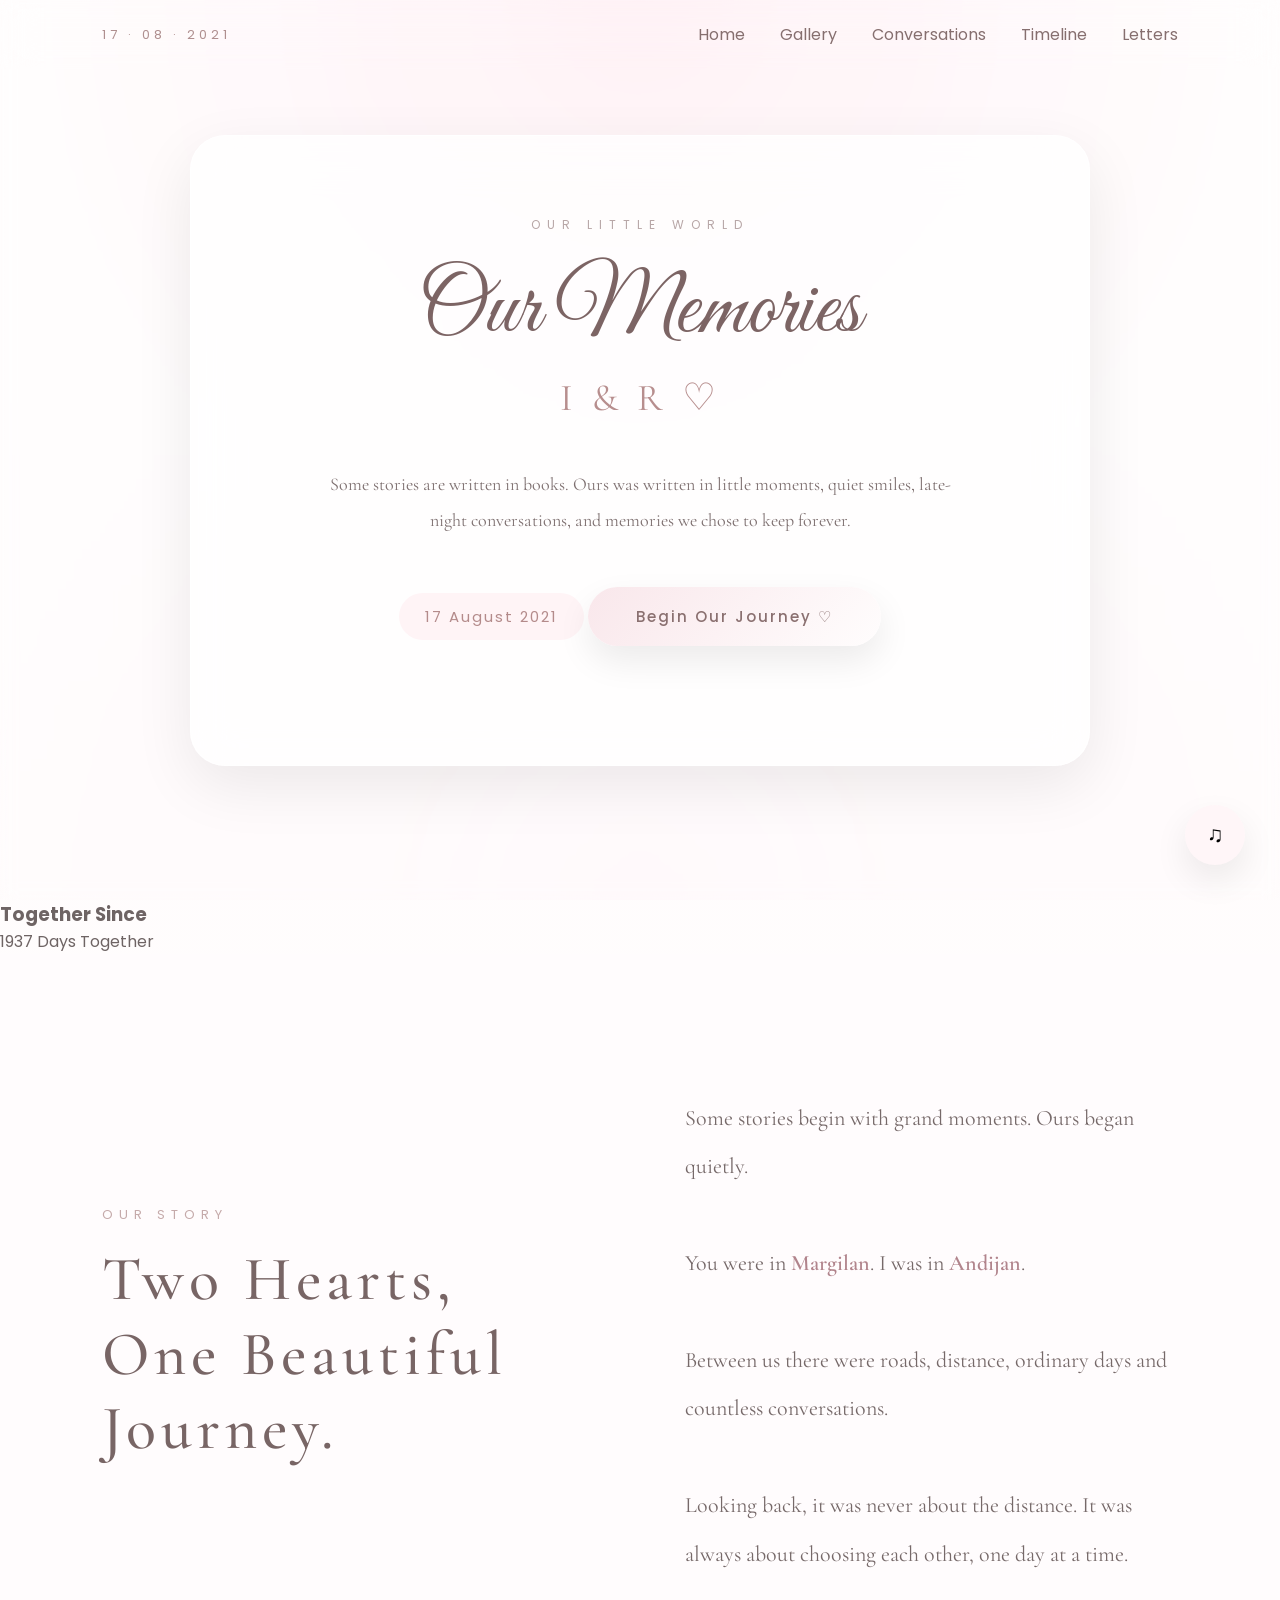
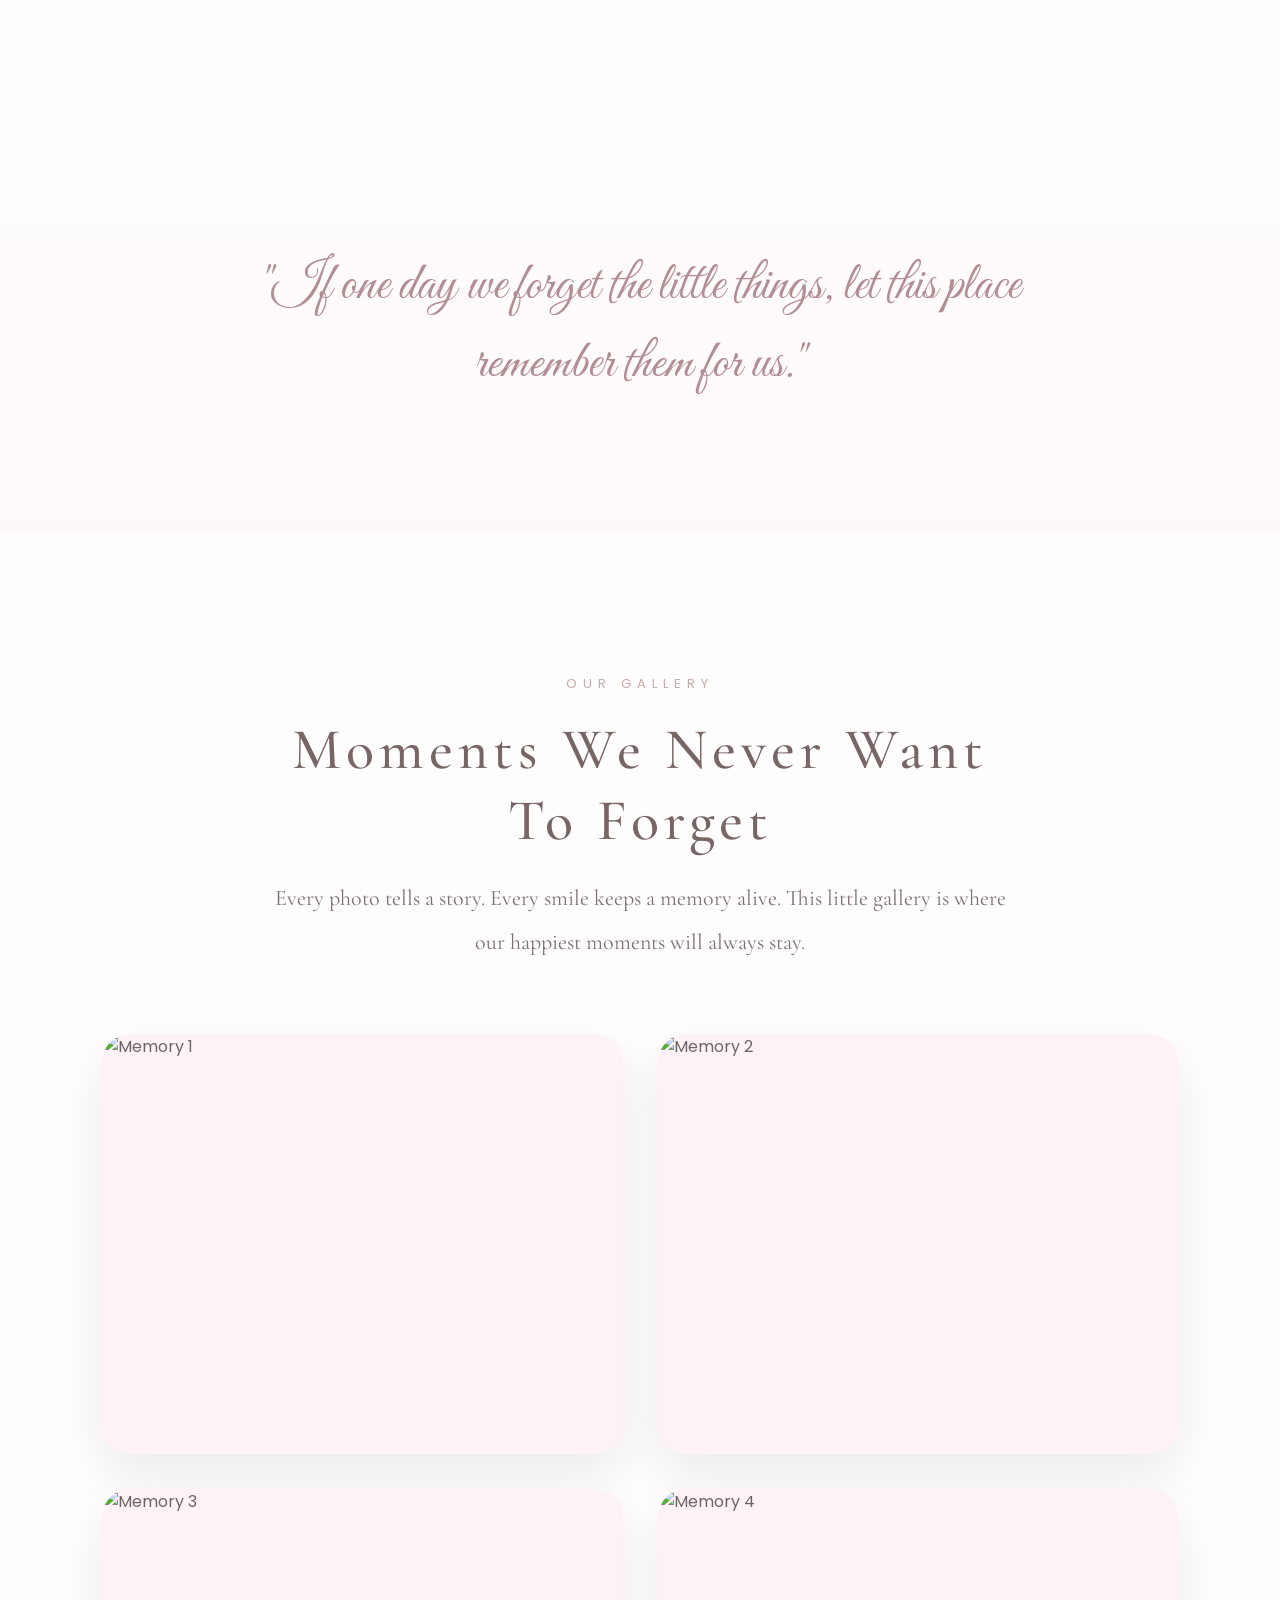
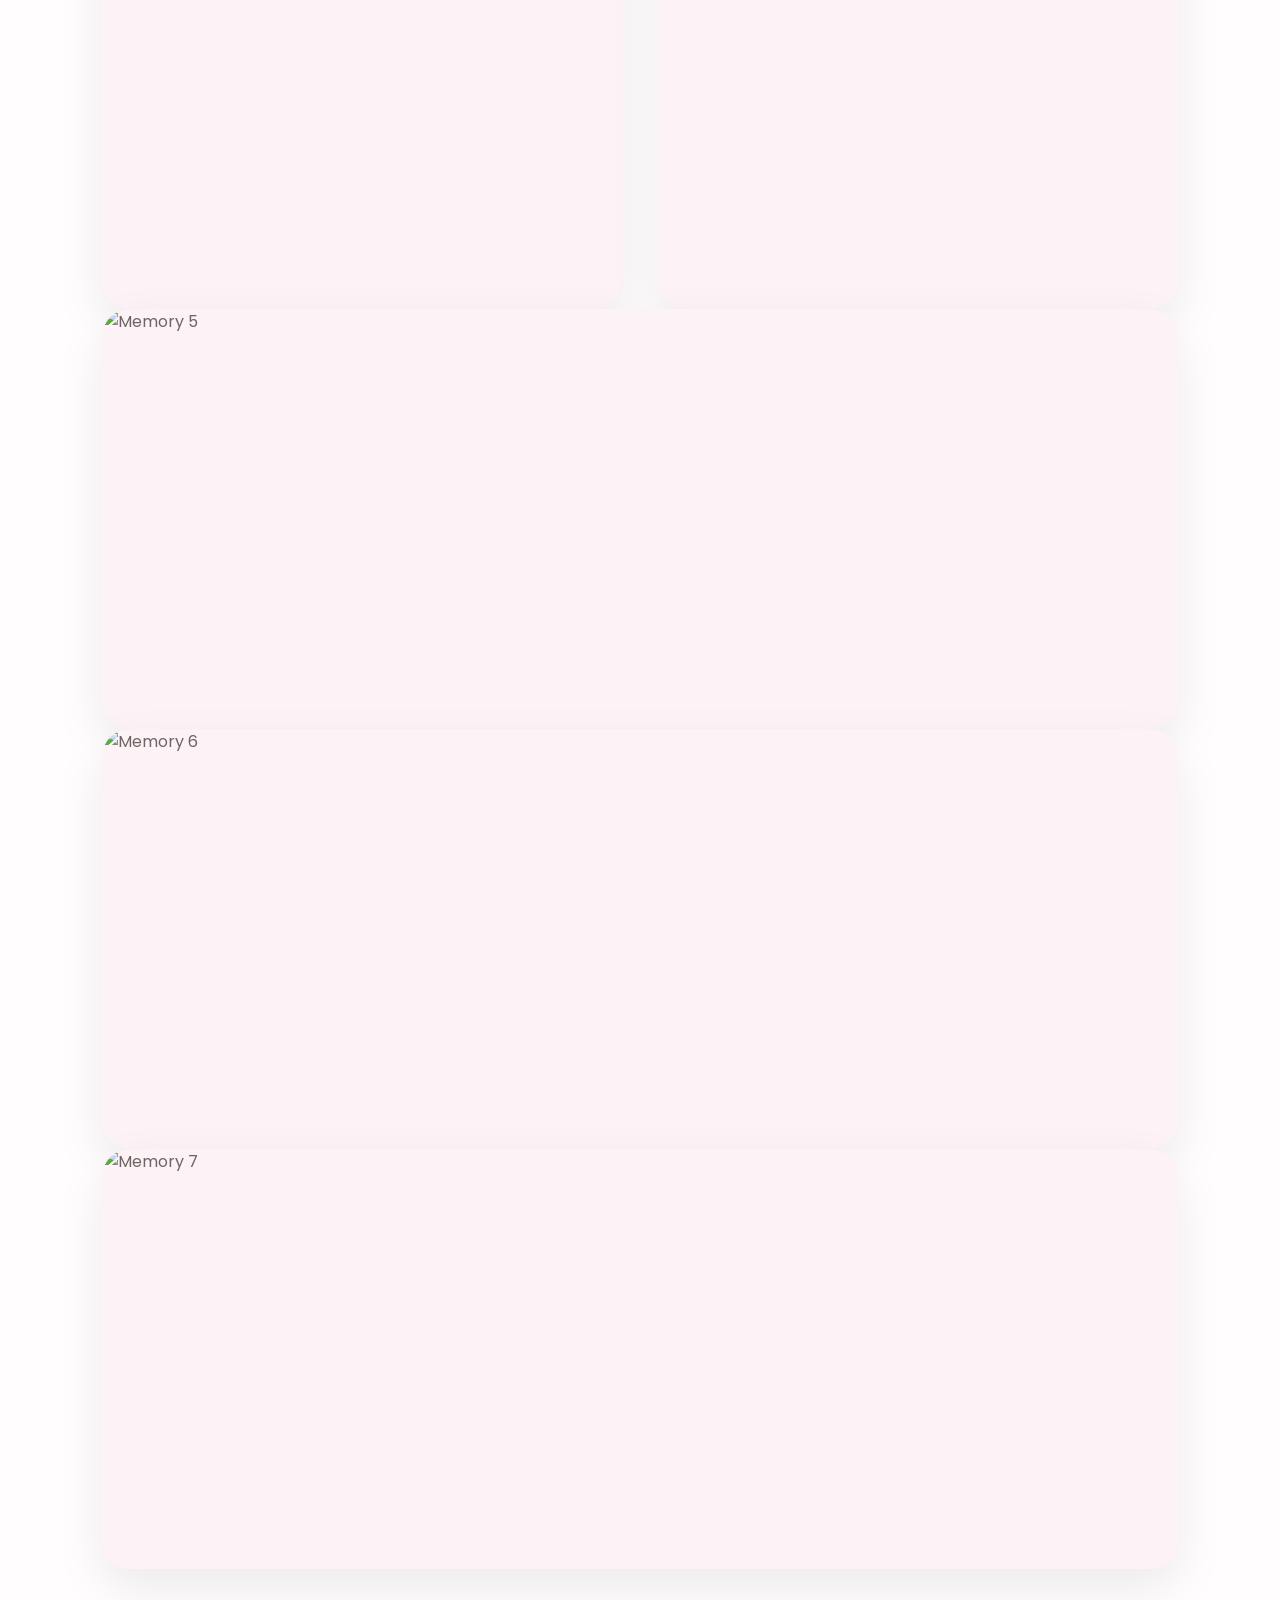
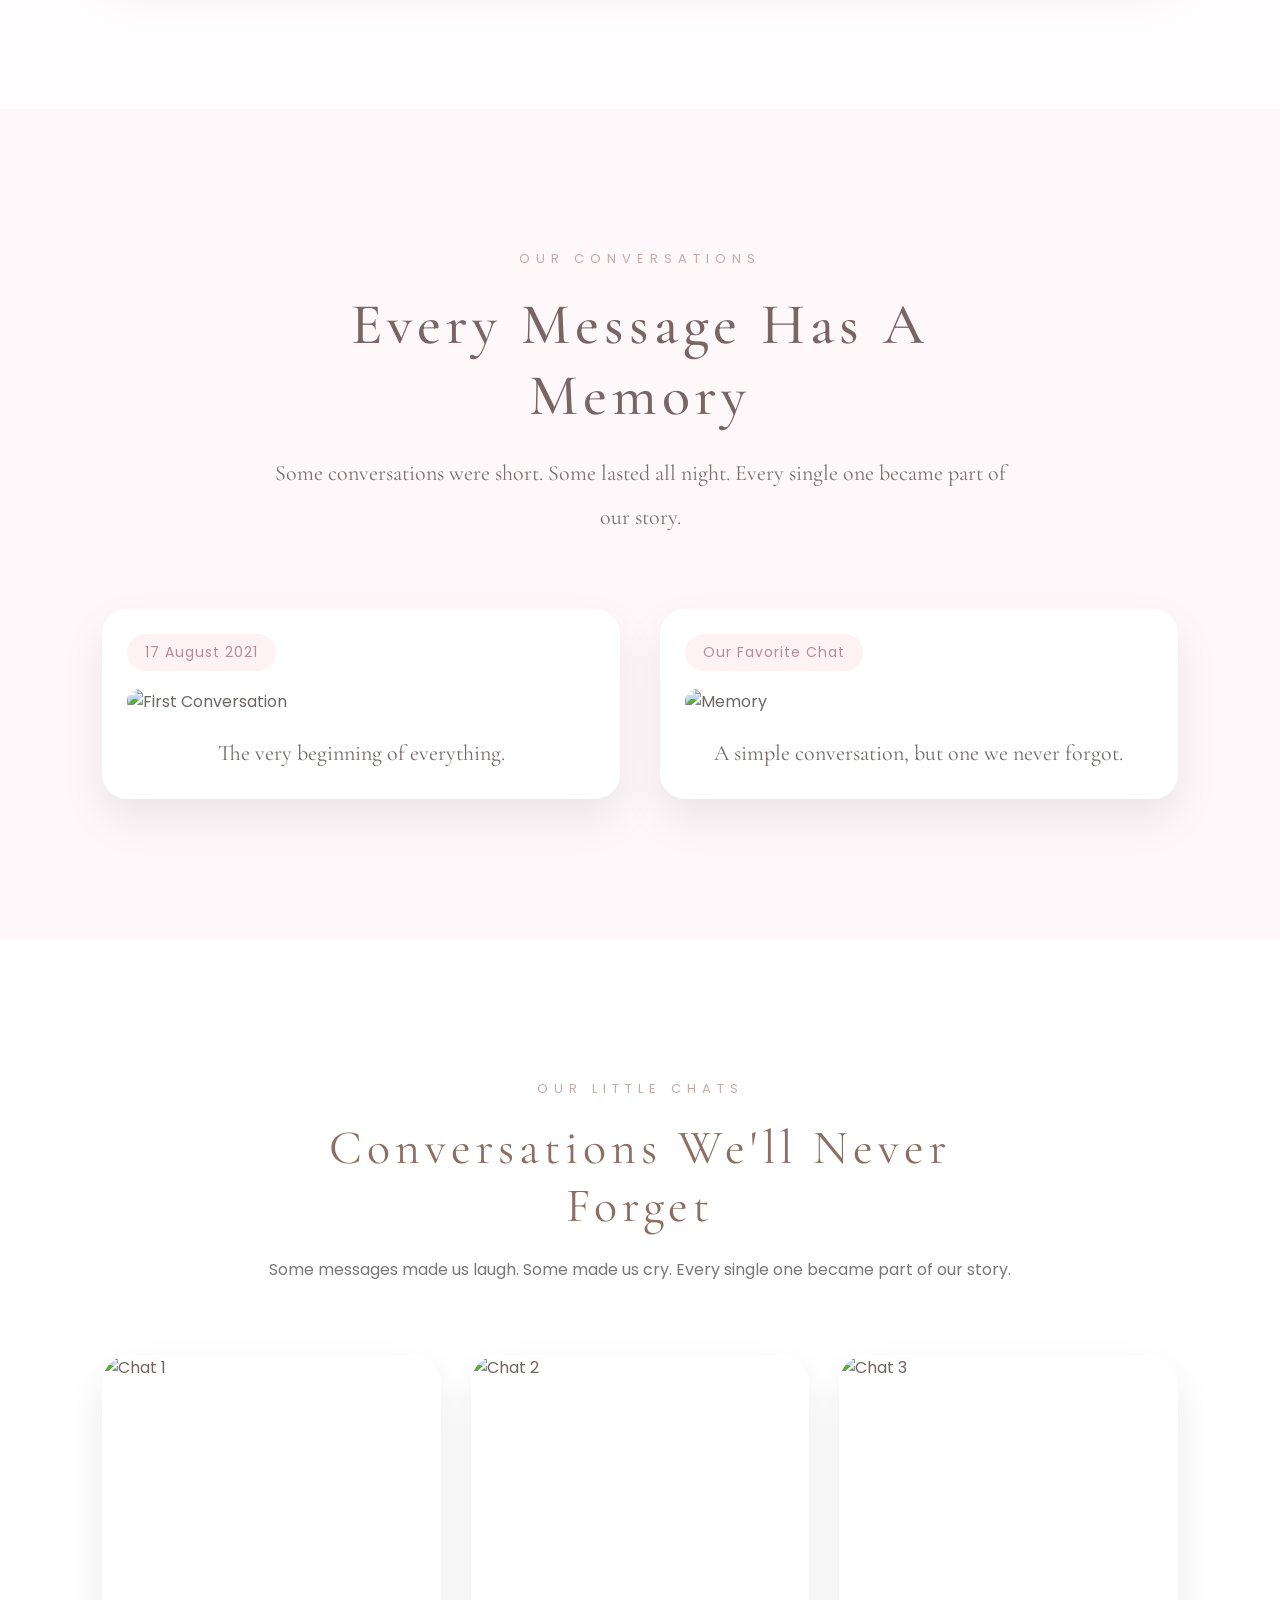
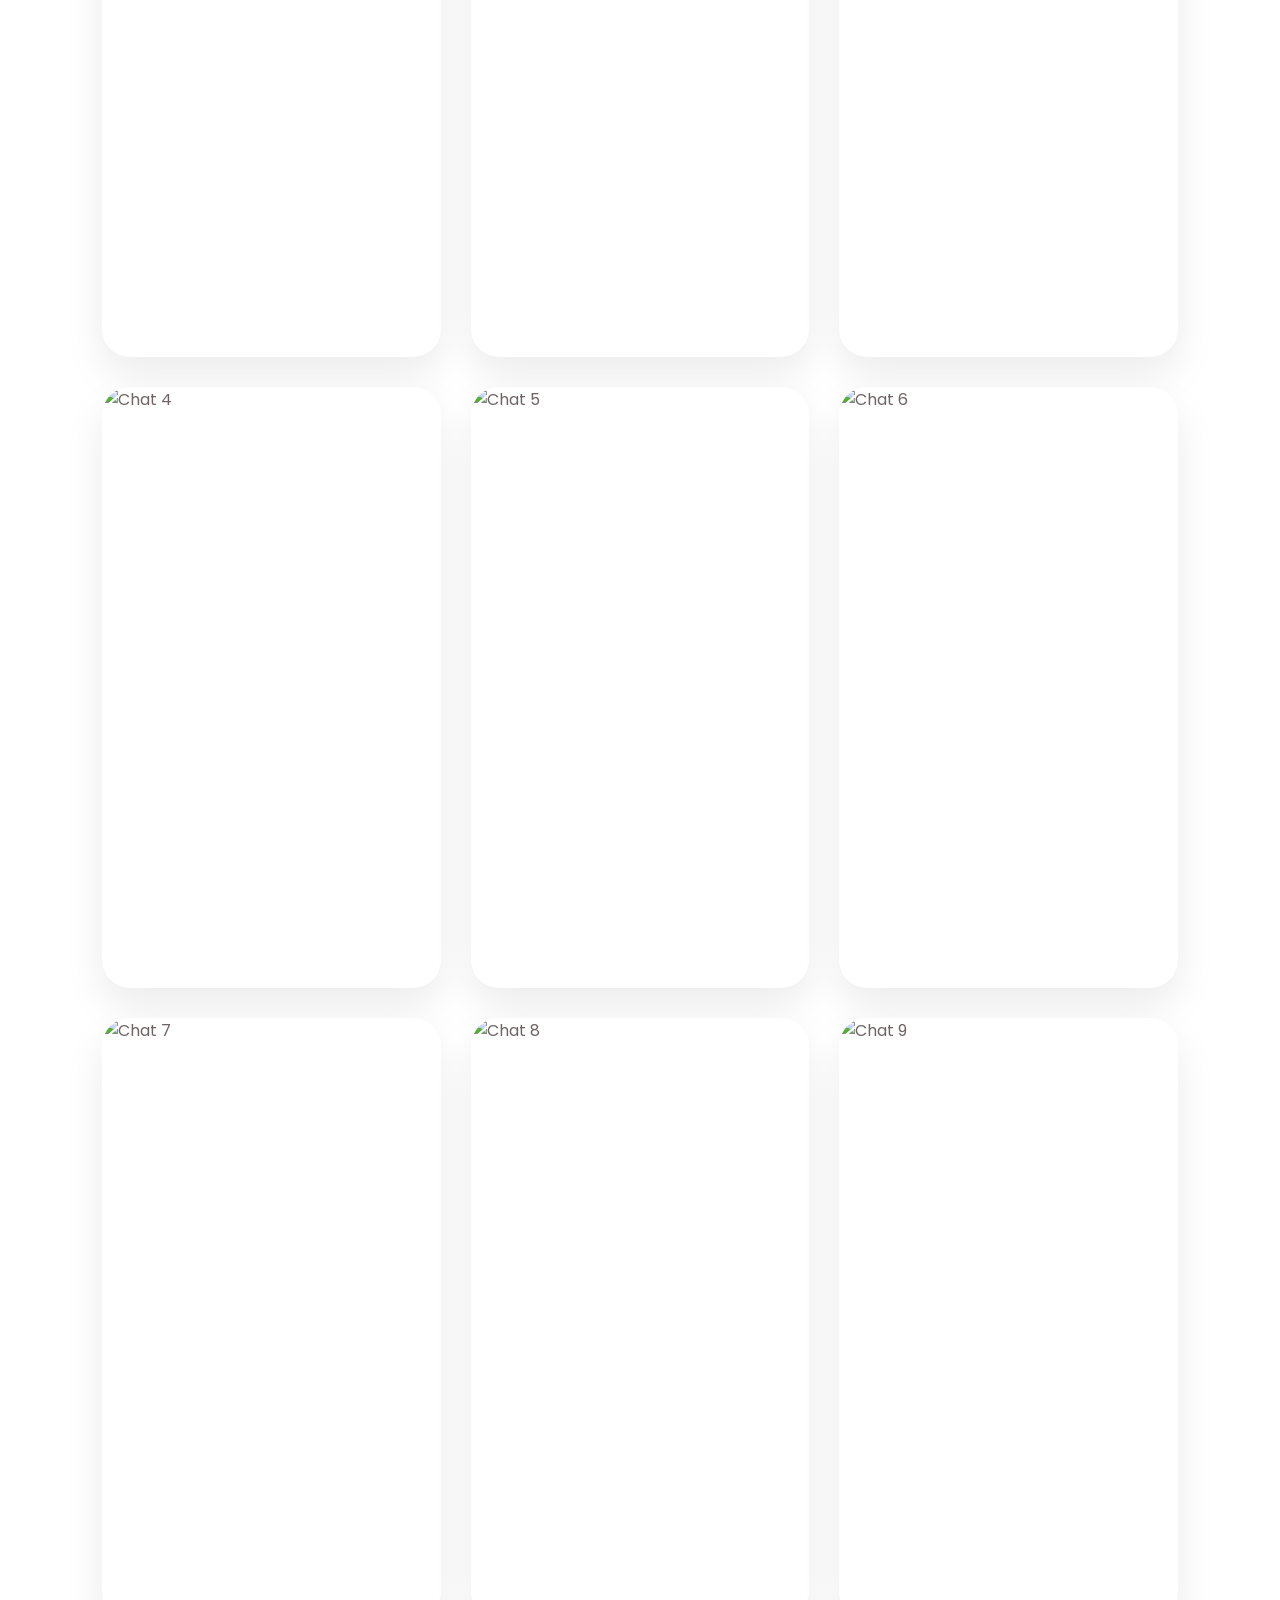
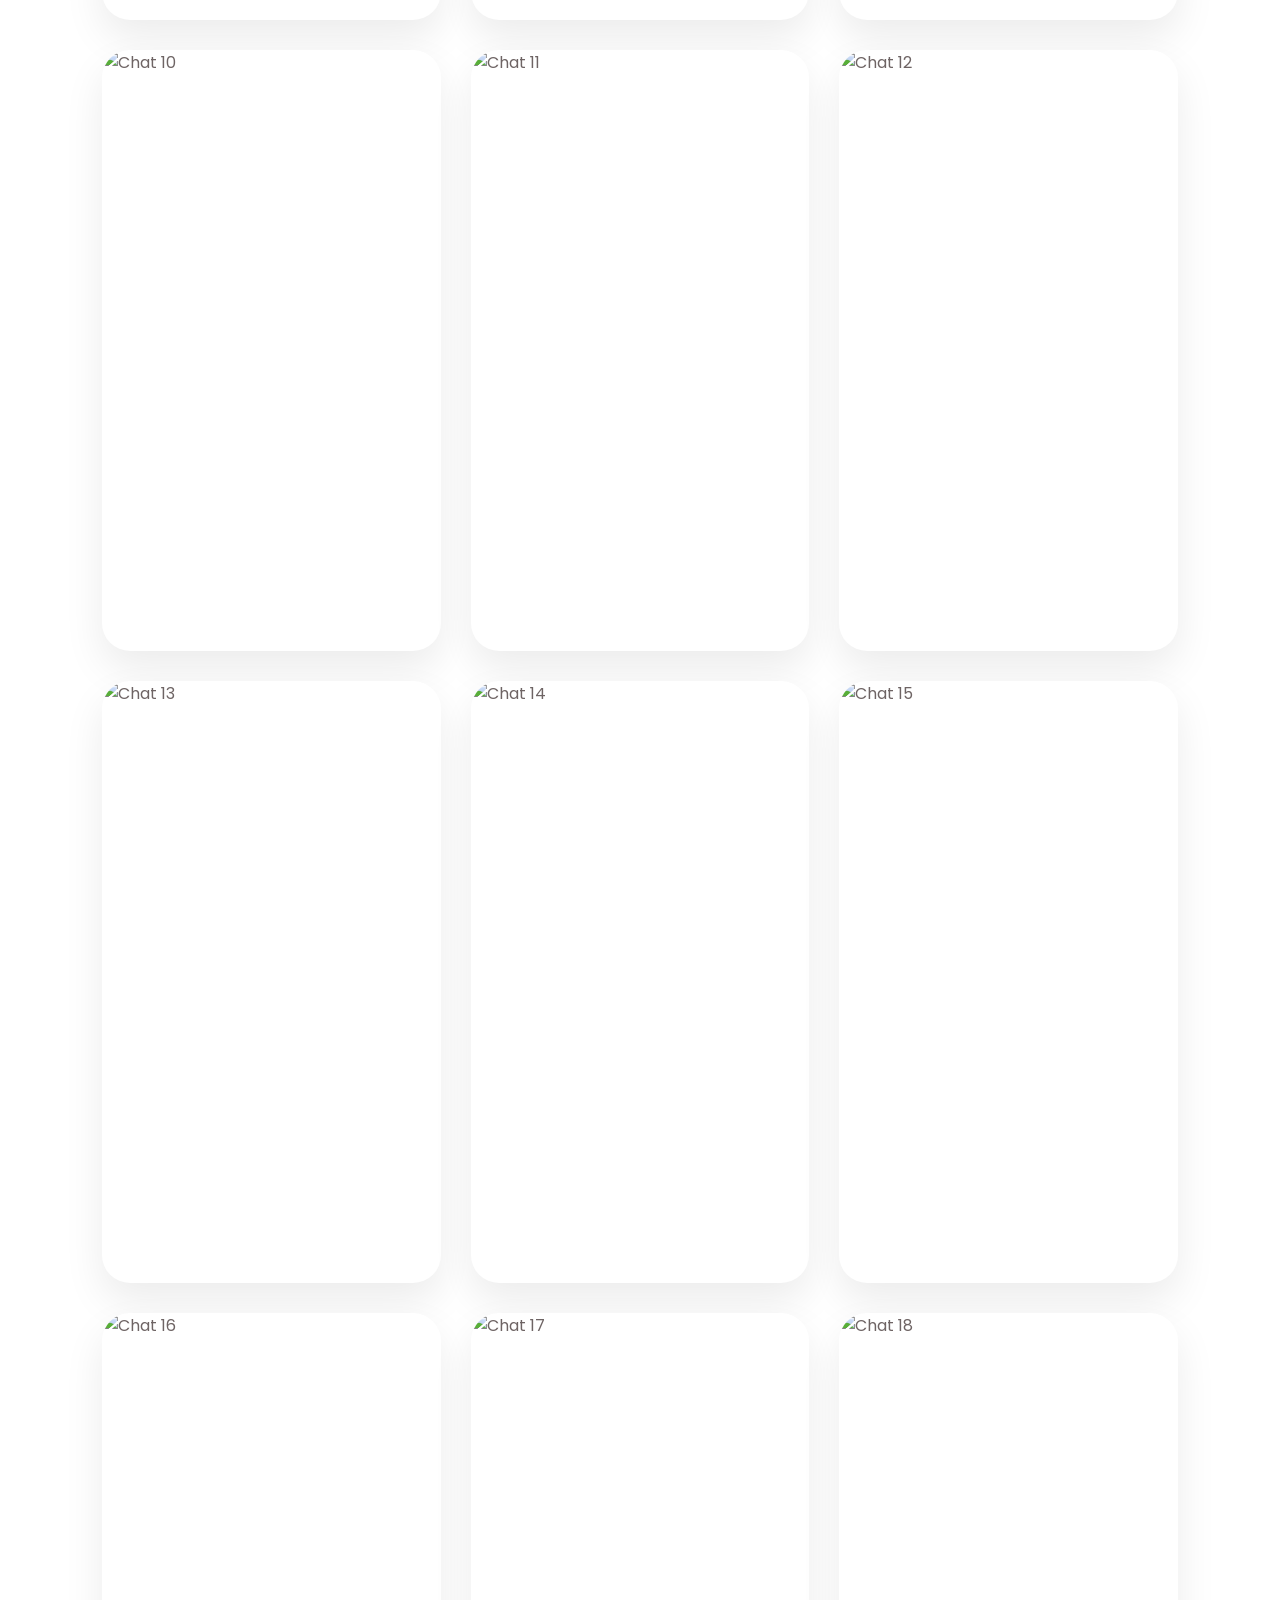
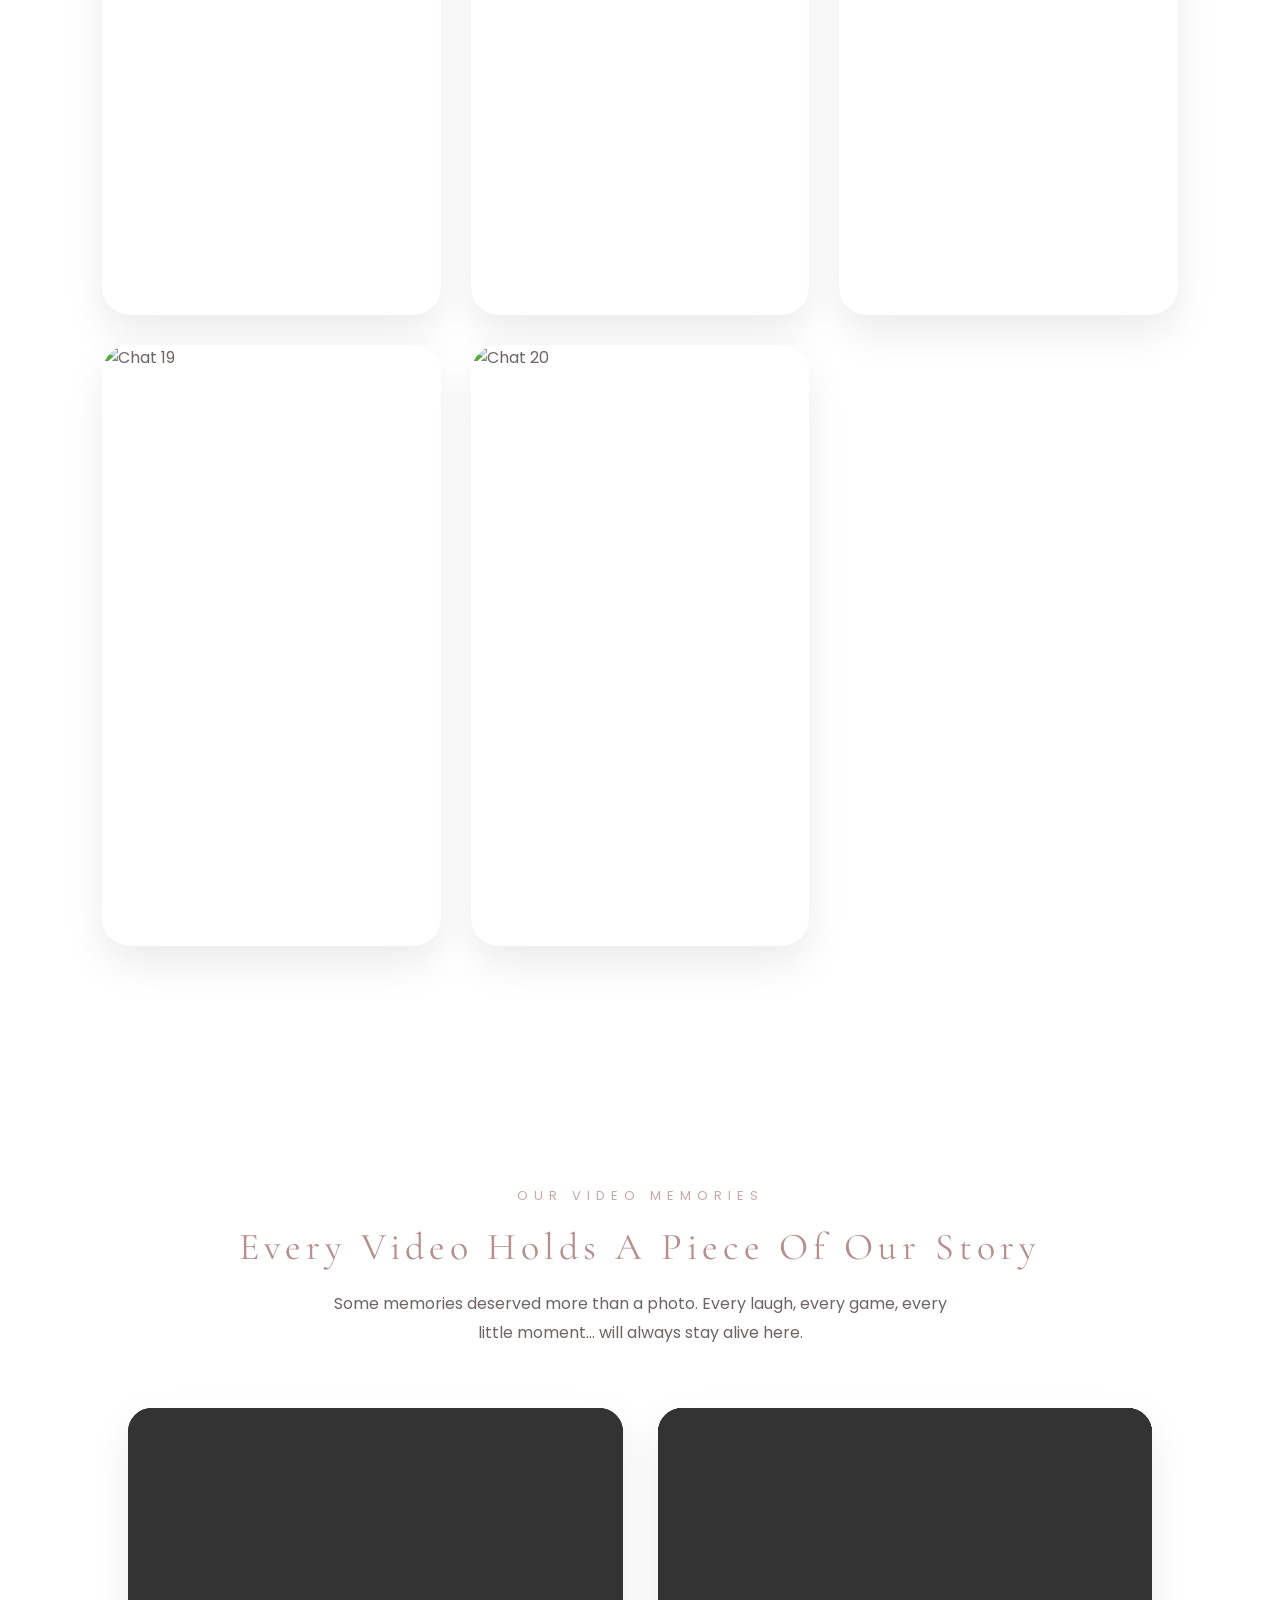
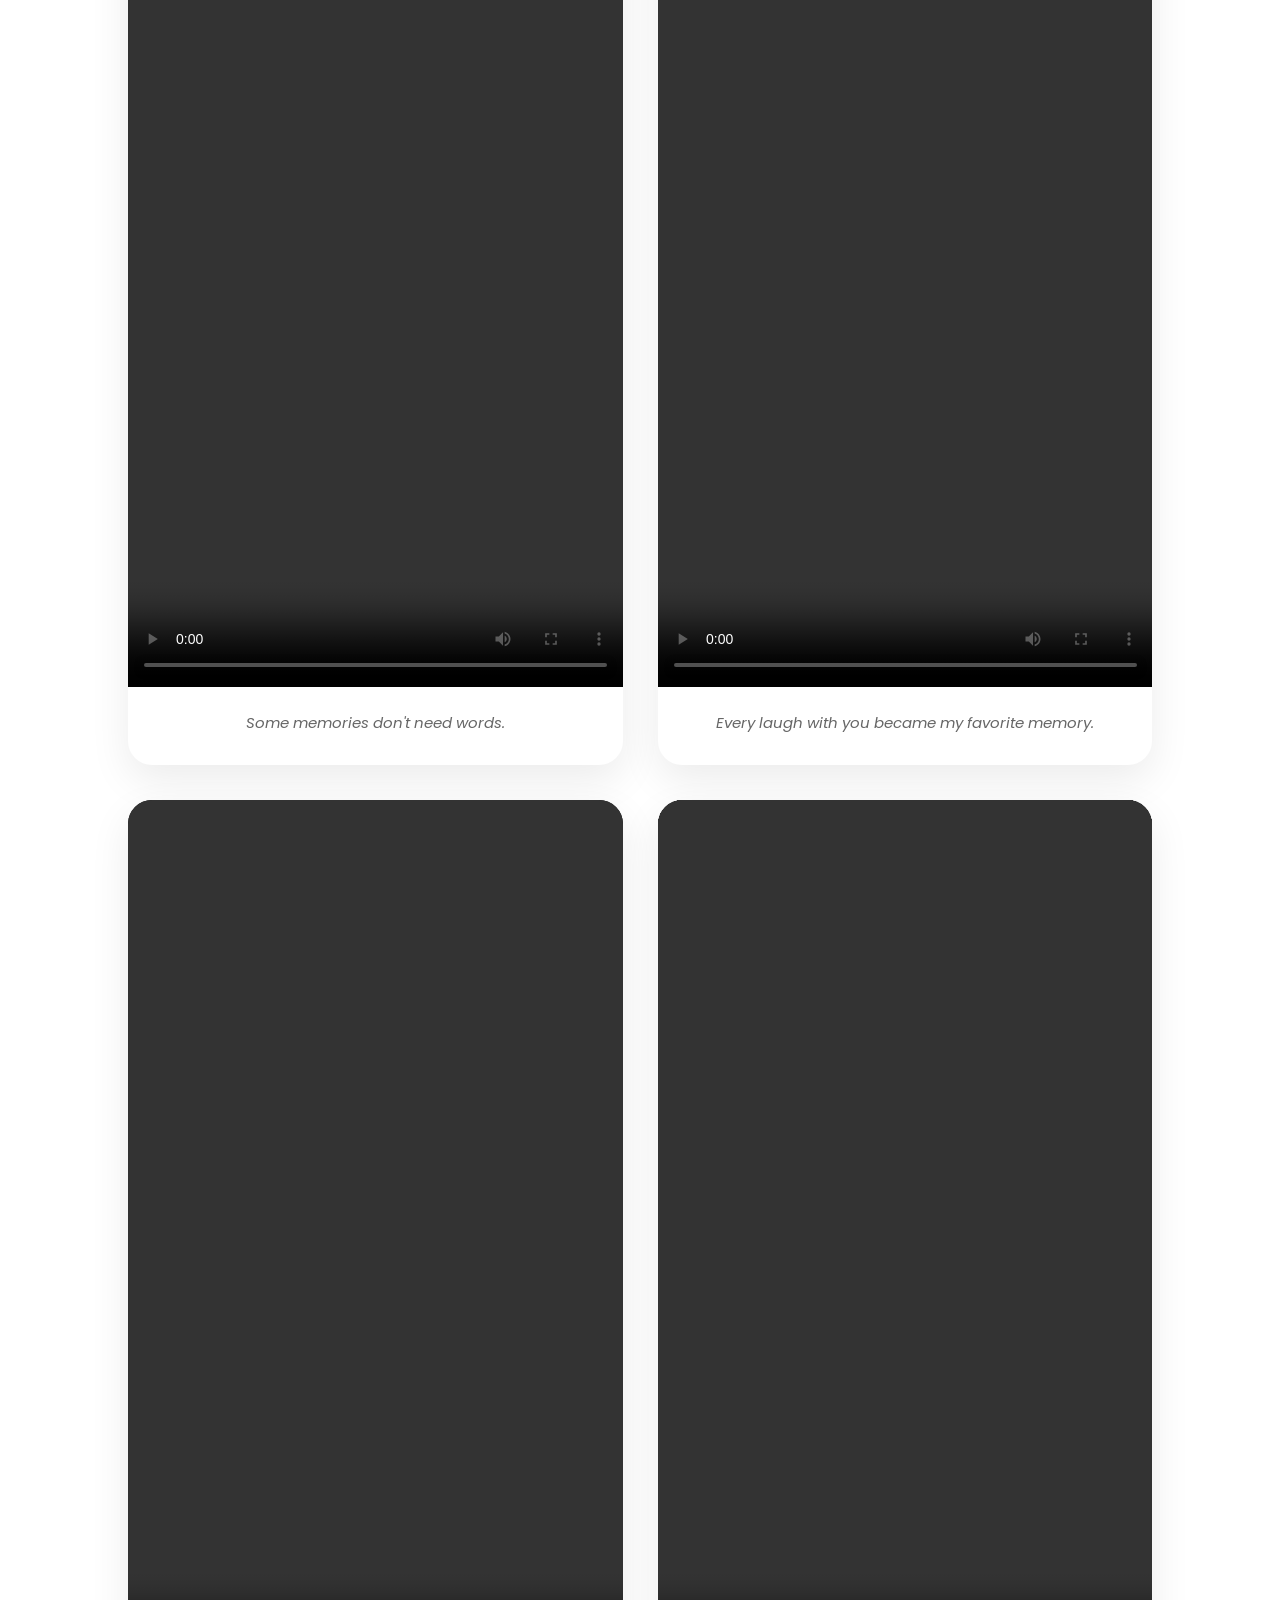
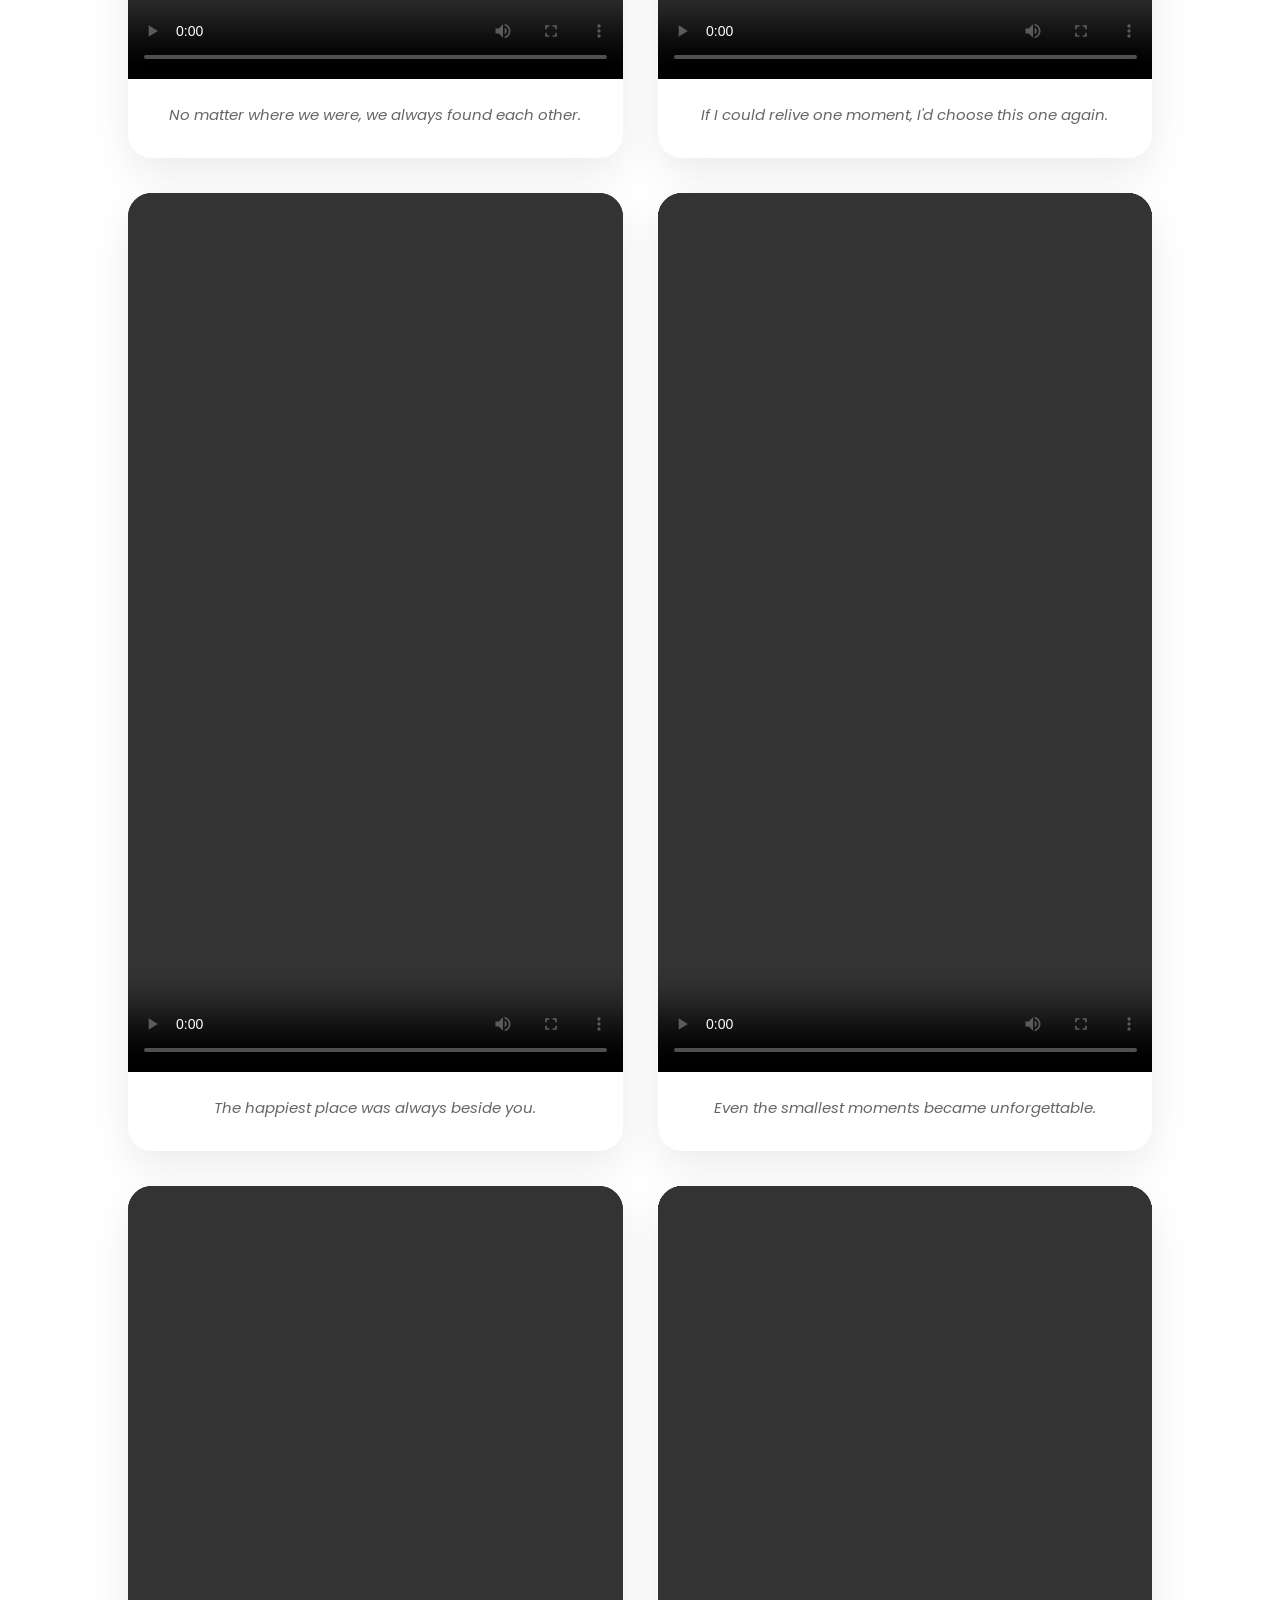
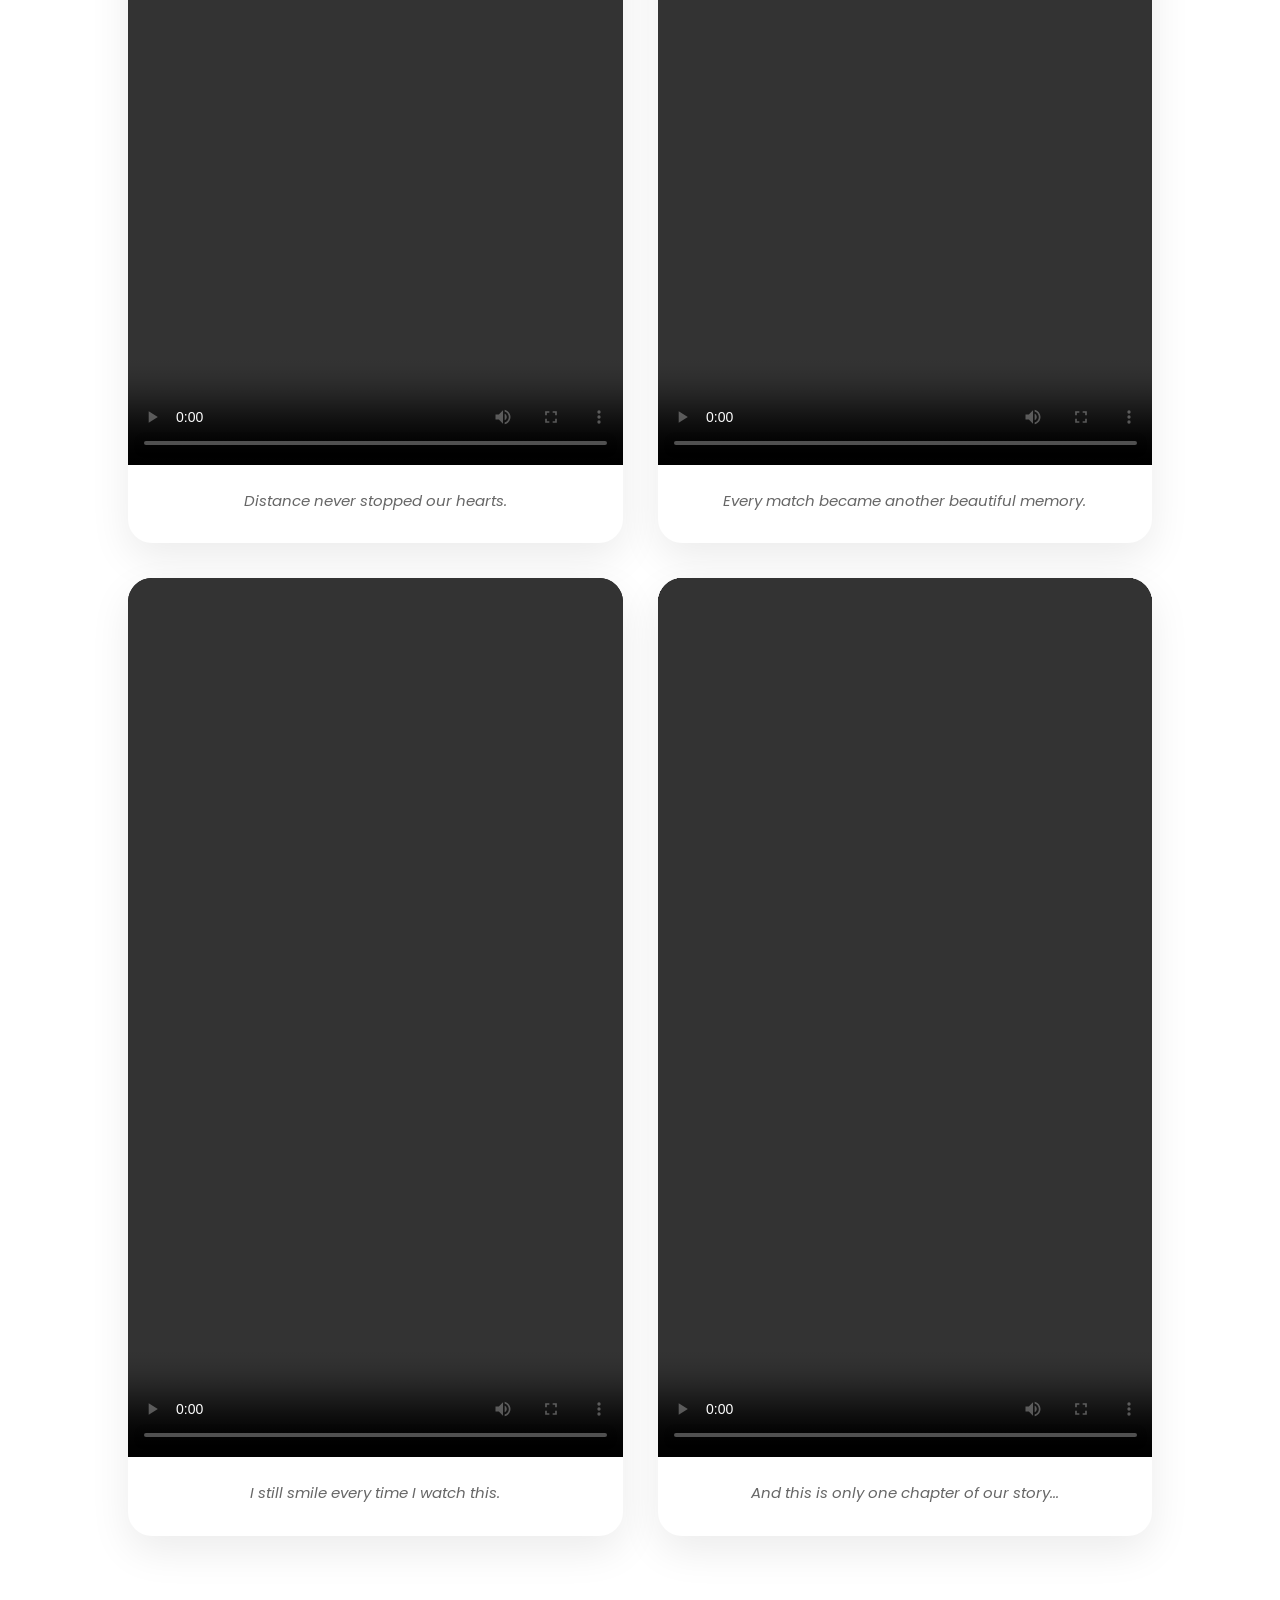
==== index.html @ 4de9a97f "Add files via upload" ====
<!DOCTYPE html>
<html lang="en">

<head>

<meta charset="UTF-8">

<meta name="viewport" content="width=device-width, initial-scale=1.0">

<title>Our Memories — I & R ♡</title>

<link rel="preconnect" href="https://fonts.googleapis.com">

<link rel="preconnect" href="https://fonts.gstatic.com" crossorigin>

<link href="https://fonts.googleapis.com/css2?family=Great+Vibes&family=Cormorant+Garamond:wght@300;400;500;600&family=Poppins:wght@300;400;500&display=swap" rel="stylesheet">

<link rel="stylesheet" href="style.css">

</head>

<body>

<div class="background"></div>

<div class="overlay"></div>

<section class="hero">

<div class="glass">

<p class="small-title">

Our little world

</p>

<h1>

Our Memories

</h1>

<h2>

I & R ♡

</h2>

<p class="description">

Some stories are written in books.

Ours was written in little moments,

quiet smiles,

late-night conversations,

and memories we chose to keep forever.

</p>

<div class="date">

17 August 2021

</div>

<button id="enterBtn">

Begin Our Journey ♡

</button>

</div>

</section>


<!-- Opening Scene -->

<section class="opening" id="opening">

    <div class="opening-content">

        <p class="opening-small">
            Every memory has a place.
        </p>

        <h2 class="opening-title">
            Welcome Home
        </h2>

        <div class="line"></div>

        <p class="opening-text" id="storyText">

            She was in Margilan...

        </p>

    </div>

</section>


<!-- Navigation -->

<header class="navbar">

<div class="logo">

17 · 08 · 2021

</div>

<nav>

<a href="#">Home</a>

<a href="#">Gallery</a>

<a href="#">Conversations</a>

<a href="#">Timeline</a>

<a href="#">Letters</a>

</nav>

</header>


<!-- Music Button -->

<button class="music-btn">

♫

</button>


<!-- Countdown -->

<section class="countdown">

<h3>

Together Since

</h3>

<div id="counter">

0 Days

</div>

</section>
<!-- Our Story -->

<section class="our-story" id="story">

    <div class="story-container">

        <div class="story-left">

            <p class="section-tag">

                OUR STORY

            </p>

            <h2>

                Two Hearts,
                <br>
                One Beautiful Journey.

            </h2>

        </div>

        <div class="story-right">

            <p>

                Some stories begin with grand moments.

                Ours began quietly.

            </p>

            <br>

            <p>

                You were in <strong>Margilan</strong>.

                I was in <strong>Andijan</strong>.

            </p>

            <br>

            <p>

                Between us there were roads,
                distance,
                ordinary days
                and countless conversations.

            </p>

            <br>

            <p>

                Looking back,
                it was never about the distance.

                It was always about choosing each other,
                one day at a time.

            </p>

        </div>

    </div>

</section>


<!-- Quote -->

<section class="memory-quote">

    <p>

        "If one day we forget the little things,

        let this place remember them for us."

    </p>

</section>
<!-- ==========================
     GALLERY
========================== -->

<section class="gallery" id="gallery">

    <div class="gallery-header">

        <p class="section-tag">
            OUR GALLERY
        </p>

        <h2>
            Moments We Never Want To Forget
        </h2>

        <p class="gallery-description">

            Every photo tells a story.
            Every smile keeps a memory alive.
            This little gallery is where our happiest moments will always stay.

        </p>

    </div>

    <div class="gallery-grid">

        <div class="gallery-card">

            <img src="images/photo1.jpg" alt="Memory 1">

            <div class="gallery-overlay">

                <h3>First Smile</h3>

                <p>
                    The beginning of countless beautiful memories.
                </p>

            </div>

        </div>

        <div class="gallery-card">

            <img src="images/photo2.jpg" alt="Memory 2">

            <div class="gallery-overlay">

                <h3>Our Day</h3>

                <p>
                    One ordinary day that became unforgettable.
                </p>

            </div>

        </div>

        <div class="gallery-card">

            <img src="images/photo3.jpg" alt="Memory 3">

            <div class="gallery-overlay">

                <h3>Together</h3>

                <p>
                    Distance never stopped our hearts.
                </p>

            </div>

        </div>

        <div class="gallery-card">

            <img src="images/photo4.jpg" alt="Memory 4">

            <div class="gallery-overlay">

                <h3>Forever</h3>

                <p>
                    Our story is only getting started.
                </p>

            </div>

        </div>

    </div>
    <div class="gallery-card">

    <img src="images/photo5.jpg" alt="Memory 5">

    <div class="gallery-overlay">

        <h3>Our PUBG Memory</h3>

        <p>
            One game, countless laughs and unforgettable moments.
        </p>

    </div>

</div>
<div class="gallery-card">

    <img src="images/photo6.jpg" alt="Memory 6">

    <div class="gallery-overlay">

        <h3>Beautiful Moments</h3>

        <p>
            Every little memory means the world to us.
        </p>

    </div>

</div>
<div class="gallery-card">

    <img src="images/photo7.jpg" alt="Memory 7">

    <div class="gallery-overlay">

        <h3>Still Smiling</h3>

        <p>
            Even today, these memories make us smile.
        </p>

    </div>

</div>

</section>
<!-- ==========================
     CONVERSATIONS
========================== -->

<section class="conversations" id="conversations">

    <div class="conversation-header">

        <p class="section-tag">
            OUR CONVERSATIONS
        </p>

        <h2>
            Every Message Has A Memory
        </h2>

        <p class="conversation-description">

            Some conversations were short.
            Some lasted all night.
            Every single one became part of our story.

        </p>

    </div>

    <div class="conversation-book">

        <div class="conversation-page">

            <span class="conversation-date">
                17 August 2021
            </span>

            <img src="images/chat1.jpg" alt="First Conversation">

            <p class="conversation-note">

                The very beginning of everything.

            </p>

        </div>

        <div class="conversation-page">

            <span class="conversation-date">
                Our Favorite Chat
            </span>

            <img src="images/chat2.jpg" alt="Memory">

            <p class="conversation-note">

                A simple conversation,
                but one we never forgot.

            </p>

        </div>

    </div>

</section>
<!-- ==========================
     OUR LITTLE CHATS
========================== -->

<section class="little-chats" id="little-chats">

    <div class="little-header">

        <p class="section-tag">
            OUR LITTLE CHATS
        </p>

        <h2>
            Conversations We'll Never Forget
        </h2>

        <p class="little-description">

            Some messages made us laugh.
            Some made us cry.
            Every single one became part of our story.

        </p>

    </div>

    <div class="little-grid">

        <div class="little-card">

            <img src="images/chat1.jpg" alt="Chat 1">

        </div>

        <div class="little-card">

            <img src="images/chat2.jpg" alt="Chat 2">

        </div>

        <div class="little-card">

            <img src="images/chat3.jpg" alt="Chat 3">

        </div>

        <div class="little-card">

            <img src="images/chat4.jpg" alt="Chat 4">

        </div>
                <div class="little-card">

            <img src="images/chat5.jpg" alt="Chat 5">

        </div>

        <div class="little-card">

            <img src="images/chat6.jpg" alt="Chat 6">

        </div>

        <div class="little-card">

            <img src="images/chat7.jpg" alt="Chat 7">

        </div>

        <div class="little-card">

            <img src="images/chat8.jpg" alt="Chat 8">

        </div>
        <div class="little-card">
    <img src="images/chat9.jpg" alt="Chat 9">
</div>

<div class="little-card">
    <img src="images/chat10.jpg" alt="Chat 10">
</div>

<div class="little-card">
    <img src="images/chat11.jpg" alt="Chat 11">
</div>

<div class="little-card">
    <img src="images/chat12.jpg" alt="Chat 12">
</div>

<div class="little-card">
    <img src="images/chat13.jpg" alt="Chat 13">
</div>

<div class="little-card">
    <img src="images/chat14.jpg" alt="Chat 14">
</div>

<div class="little-card">
    <img src="images/chat15.jpg" alt="Chat 15">
</div>

<div class="little-card">
    <img src="images/chat16.jpg" alt="Chat 16">
</div>

<div class="little-card">
    <img src="images/chat17.jpg" alt="Chat 17">
</div>

<div class="little-card">
    <img src="images/chat18.jpg" alt="Chat 18">
</div>

<div class="little-card">
    <img src="images/chat19.jpg" alt="Chat 19">
</div>

<div class="little-card">
    <img src="images/chat20.jpg" alt="Chat 20">
</div>

    </div>

</section>
<!-- ==========================
VIDEO MEMORIES
========================== -->

<section class="videos" id="videos">

    <div class="videos-header">

        <p class="section-tag">
            OUR VIDEO MEMORIES
        </p>

        <h2>
            Every Video Holds A Piece Of Our Story
        </h2>

        <p class="videos-description">

            Some memories deserved more than a photo.
            Every laugh, every game, every little moment...
            will always stay alive here.

        </p>

    </div>

    <div class="videos-grid">

    <div class="video-card">

    <video controls preload="metadata">
        <source src="videos/video1.mp4" type="video/mp4">
    </video>

    <p>
        Some memories don't need words.
    </p>

</div>

<div class="video-card">

    <video controls preload="metadata">
        <source src="videos/video2.mp4" type="video/mp4">
    </video>

    <p>
        Every laugh with you became my favorite memory.
    </p>

</div>

<div class="video-card">

    <video controls preload="metadata">
        <source src="videos/video3.mp4" type="video/mp4">
    </video>

    <p>
        No matter where we were, we always found each other.
    </p>

</div>

<div class="video-card">

    <video controls preload="metadata">
        <source src="videos/video4.mp4" type="video/mp4">
    </video>

    <p>
        If I could relive one moment, I'd choose this one again.
    </p>

</div>

<div class="video-card">

    <video controls preload="metadata">
        <source src="videos/video5.mp4" type="video/mp4">
    </video>

    <p>
        The happiest place was always beside you.
    </p>

</div>

<div class="video-card">

    <video controls preload="metadata">
        <source src="videos/video6.mp4" type="video/mp4">
    </video>

    <p>
        Even the smallest moments became unforgettable.
    </p>

</div>

<div class="video-card">

    <video controls preload="metadata">
        <source src="videos/video7.mp4" type="video/mp4">
    </video>

    <p>
        Distance never stopped our hearts.
    </p>

</div>

<div class="video-card">

    <video controls preload="metadata">
        <source src="videos/video8.mp4" type="video/mp4">
    </video>

    <p>
        Every match became another beautiful memory.
    </p>

</div>

<div class="video-card">

    <video controls preload="metadata">
        <source src="videos/video9.mp4" type="video/mp4">
    </video>

    <p>
        I still smile every time I watch this.
    </p>

</div>

<div class="video-card">

    <video controls preload="metadata">
        <source src="videos/video10.mp4" type="video/mp4">
    </video>

    <p>
        And this is only one chapter of our story...
    </p>

</div>  

    </div>

</section>
<!-- ==========================
     LETTER
========================== -->

<section class="letter-section" id="letters">

    <div class="letter-container">

        <p class="section-tag">
            A LETTER FOR YOU
        </p>

        <h2>
            My Dearest
        </h2>

        <div class="letter-paper">

            <p class="letter-text">

                The day we met,
                <strong>17 August 2021</strong>,
                will always remain the most beautiful
                and unforgettable day of my life.

                <br><br>

                O'sha kuni men shunchaki yangi bir do'st orttirmadim.
                O'sha kuni taqdir meni hayotimdagi eng qadrli inson bilan
                uchrashtirdi.
                <strong>O'sha inson esa sen eding.</strong>

                <br><br>

                Bugun ortimga qarab qaraganimda shuni tushunaman:
                hayotimdagi eng go'zal xotiralarning deyarli barchasida
                sen borsan.
                Sen hayotimga juda sokin kirib kelding.
                Avval do'stim bo'lding,
                keyin esa sezmagan holda
                qalbimning eng yaqin insoniga aylanding.

                <br><br>

                Sen men uchun shunchaki sevgilim emassan.
                Sen mening eng yaqinim,
                eng qadrli insonim,
                quvonchim,
                baxtim
                va hayotimni nurlarga to'ldirgan quyoshimsan.
                Men seni taqdirning menga bergan
                eng go'zal tuhfasi deb bilaman.

                <br><br>

                O'sha kundan boshlab bugungacha
                sen menga faqat mehr berding.
                Meni qadrlading,
                erkalading
                va barcha injiqliklarimga qaramay
                yonimda qolding.

                <br><br>

                Sening oldingda men o'zimni
                doimo hech narsadan qo'rqmaydigan,
                erkalik qila oladigan
                beg'ubor qizaloqdek his qilaman.
                Chunki sen menga
                yo'qotib qo'ygan beg'uborligimni
                yana qaytaradigan yagona odamsan.
                                <br><br>

                Har bir suhbatimiz menga
                o'zgacha quvonch olib kelardi.
                Hozir ham shunday.
                Oramizda masofalar bo'lsa ham,
                men seni hech qachon uzoqda his qilmaganman.
                Go'yo sen doimo yonimda yurgandek,
                qo'limdan ushlab turgandek tuyuladi.

                <br><br>

                Menimcha, buning sababi
                qalblarimiz bir-birini juda yaxshi tushunishidadir.
                Ba'zan biz bir xil o'ylaymiz,
                bir-birimizni so'zsiz ham his qilamiz.
                Balki shuning uchun ham
                sen qayerda bo'lma,
                men seni doimo yuragimga juda yaqin his qilaman.

                <br><br>

                Oddiygina yozgan bir xabaring ham
                meni tabassum qilishga majbur qiladi.
                Qiynalgan paytlarimda menga dalda bo'lganingni,
                hafa bo'lgan paytlarimda yana kulishimga sabab bo'lganingni
                hech qachon unutmayman.
                Sen mening hayotimni ranglarga bo'yagan,
                zulmatimni yorug'likka aylantirgan odamsan.

                <br><br>

                Ba'zan hislarimni senga to'liq ayta olmayman.
                Lekin shuni bilgin:
                men seni har kuni sog'inaman.
                Hatto ozgina vaqt gaplashmay qolsak ham,
                seni sog'inib qolaman.
                Ba'zan ko'zlarimga yosh keladi.
                Sensiz o'tgan bir soniya
                go'yo bir yildek tuyuladi.

                <br><br>

                Har kuni Allohdan
                seni sog'-omon,
                baxtli va xotirjam qilishini so'rayman.
                Bir kun kelib
                bu masofalar ortda qolishini,
                bir uyda uyg'onishimizni,
                orzularimiz sari birga yurishimizni
                va bugungidek kulishni
                hech qachon to'xtatmaydigan
                baxtli juftlik bo'lib qolishimizni tilayman.

                <br><br>

                Hayotimda borliging uchun rahmat.
                Yonimda qolganing uchun rahmat.
                Meni sevganing uchun rahmat.

                <br><br>

                Endi sensiz hayotni
                tasavvur qila olmayman.

                <br><br>

                Men sening quvonchlaringda ham,
                qayg'ularingda ham
                yoningda bo'lishni istayman.
                Har bir orzuing amalga oshayotganini ko'rishni,
                har bir sinovingni
                sen bilan birga yengishni xohlayman.

                <br><br>

                Agar bir kun kelib
                bu maktubni yana o'qisang,
                shuni bilgin:
                vaqt o'tishi mumkin,
                masofalar o'zgarishi mumkin,
                hayot bizni turli sinovlardan o'tkazishi mumkin...
                Ammo senga bo'lgan sevgim
                hech qachon o'zgarmaydi.

                <br><br>

                Oramizda qanday masofalar bo'lmasin,
                qalbim baribir sen tomon yo'l topadi.
                Chunki sen mening uyimsan.
                Qalbimning eng tinch,
                eng osoyishta maskani sensan.

                <br><br>

                Agar bu hayotni yana bir bor
                yashash imkonim bo'lganida ham,
                men yana seni uchratishni,
                yana seni sevishni
                va yana butun umrimni
                sen bilan o'tkazishni tanlagan bo'lardim.

                <br><br>

                Men seni vaqt o'tgani uchun emas,
                har bir o'tayotgan kun bilan
                yanada ko'proq sevaman.
                Va umrimning oxirigacha
                qalbim faqat senga tegishli bo'ladi.

                <br><br>

                <strong>
                    Forever yours. 🤍
                </strong>

            </p>

            <div class="letter-footer">

                <span>17 August 2021</span>

                <p>The day my favorite story began.</p>

            </div>

        </div>

    </div>

</section>
<audio id="bgMusic" loop>
    <source src="audio/Penguin Piano - Love Story - Indila.mp3" type="audio/mpeg">
    Your browser does not support the audio element.
</audio>
<!-- ==========================
WHY YOU ARE SPECIAL
========================== -->

<section class="special" id="special">

    <div class="special-header">

        <p class="section-tag">
            WHY YOU ARE SPECIAL
        </p>

        <h2>
            The Little Things I Love About You
        </h2>

    </div>

    <div class="special-grid">

        <div class="special-card">
            ❤️ Your smile always makes my day brighter.
        </div>

        <div class="special-card">
            🌙 Every conversation with you feels special.
        </div>

        <div class="special-card">
            🎮 Even our PUBG matches became beautiful memories.
        </div>

        <div class="special-card">
            ✨ You make ordinary moments unforgettable.
        </div>

        <div class="special-card">
            🤍 Thank you for being part of my story.
        </div>

        <div class="special-card">
            ♾️ I hope we keep making memories together.
        </div>

    </div>

</section>
<!-- ==========================
FOOTER
========================== -->

<footer class="footer">

    <div class="footer-content">

        <h2>

            Every Love Story Is Beautiful,
            But Ours Is My Favorite.

        </h2>

        <p class="footer-text">

            Thank you for every smile,
            every conversation,
            every game,
            every memory,
            and every little moment we've shared.

        </p>

        <div class="footer-heart">

            ❤️

        </div>

        <p class="footer-sign">

            Built from memories,
            made with love.

        </p>

        <p class="footer-end">

            See you in the next memory...

        </p>

    </div>

</footer>
<!-- ==========================
     IMAGE LIGHTBOX
========================== -->

<div class="lightbox" id="lightbox">

    <span class="close-lightbox">&times;</span>

    <img id="lightbox-img" src="" alt="Preview">

</div>

<script src="script.js"></script>

</body>

</html>
---- style.css ----
/* ==========================================
   OUR MEMORIES — I & R
   Premium Style v1
========================================== */

*{
    margin:0;
    padding:0;
    box-sizing:border-box;
}

html{
    scroll-behavior:smooth;
}

body{

    background:linear-gradient(
    180deg,
    #FFFDFD 0%,
    #FFF8FA 40%,
    #FFFDFD 100%
    );

    font-family:'Poppins',sans-serif;

    color:#6E6464;

    overflow-x:hidden;

    min-height:100vh;

}

/* Background */

.background{

position:fixed;

top:0;
left:0;

width:100%;
height:100%;

background:
radial-gradient(circle at top,#FFEFF4 0%,transparent 55%),
radial-gradient(circle at bottom,#FFF8FB 0%,transparent 60%);

z-index:-3;

}

/* White overlay */

.overlay{

position:fixed;

width:100%;
height:100%;

background:rgba(255,255,255,.18);

backdrop-filter:blur(8px);

z-index:-2;

}

/* Hero */

.hero{

height:100vh;

display:flex;

justify-content:center;

align-items:center;

padding:30px;

}

/* Glass Card */

.glass{

width:900px;

max-width:100%;

background:rgba(255,255,255,.72);

backdrop-filter:blur(25px);

border:1px solid rgba(255,255,255,.7);

box-shadow:

0 20px 60px rgba(0,0,0,.08);

border-radius:35px;

padding:80px 60px;

text-align:center;

animation:fadeUp 1.5s ease;

}

/* Small title */

.small-title{

letter-spacing:7px;

text-transform:uppercase;

font-size:12px;

color:#B8A7A7;

margin-bottom:20px;

}

/* Main title */

h1{

font-family:'Great Vibes',cursive;

font-size:90px;

font-weight:400;

color:#7C6464;

}

/* Subtitle */

h2{

font-family:'Cormorant Garamond',serif;

font-size:38px;

font-weight:400;

margin-top:8px;

letter-spacing:5px;

color:#B78E8E;

}

/* Description */

.description{

margin:45px auto;

max-width:650px;

line-height:2;

font-size:18px;

font-family:'Cormorant Garamond',serif;

color:#7E7070;

}

/* Date */

.date{

display:inline-block;

margin-top:10px;

padding:12px 26px;

border-radius:50px;

background:#FFF4F6;

color:#B48B8B;

letter-spacing:2px;

font-size:15px;

margin-bottom:45px;

}
/* Premium Button */

#enterBtn{

padding:18px 48px;

border:none;

outline:none;

cursor:pointer;

border-radius:100px;

background:linear-gradient(
135deg,
#F9E7EB,
#FFFDFD
);

color:#8A7070;

font-size:15px;

font-weight:500;

letter-spacing:2px;

font-family:'Poppins',sans-serif;

box-shadow:

0 15px 35px rgba(0,0,0,.08);

transition:.45s;

}

#enterBtn:hover{

transform:translateY(-6px);

box-shadow:

0 20px 45px rgba(0,0,0,.12);

background:linear-gradient(
135deg,
#FFEFF5,
#FFFFFF
);

}

/* Floating animation */

@keyframes fadeUp{

0%{

opacity:0;

transform:translateY(60px);

}

100%{

opacity:1;

transform:translateY(0);

}

}

/* Soft breathing */

.glass{

animation:

fadeUp 1.5s ease,

floating 5s ease-in-out infinite;

}

@keyframes floating{

0%{

transform:translateY(0px);

}

50%{

transform:translateY(-8px);

}

100%{

transform:translateY(0px);

}

}

/* Elegant selection */

::selection{

background:#F7DDE5;

color:#6D5555;

}

/* Scrollbar */

::-webkit-scrollbar{

width:10px;

}

::-webkit-scrollbar-track{

background:#FFF8FA;

}

::-webkit-scrollbar-thumb{

background:#E8C8CF;

border-radius:50px;

}

::-webkit-scrollbar-thumb:hover{

background:#DDB6BF;

}

/* Responsive */

@media(max-width:900px){

.glass{

padding:55px 35px;

}

h1{

font-size:65px;

}

h2{

font-size:28px;

}

.description{

font-size:17px;

line-height:1.8;

}

}

@media(max-width:600px){

.hero{

padding:18px;

}

.glass{

padding:40px 25px;

border-radius:25px;

}

h1{

font-size:52px;

}

h2{

font-size:22px;

letter-spacing:3px;

}

.description{

font-size:16px;

margin:30px auto;

}

.date{

font-size:13px;

padding:10px 18px;

}

#enterBtn{

width:100%;

padding:16px;

}

}
/* ==========================================
   OUR STORY SECTION
========================================== */

.our-story{

padding:140px 8%;

background:#FFFCFD;

}

.story-container{

max-width:1200px;

margin:auto;

display:grid;

grid-template-columns:1fr 1fr;

gap:90px;

align-items:center;

}

.section-tag{

font-size:13px;

letter-spacing:6px;

text-transform:uppercase;

color:#C5AAAA;

margin-bottom:18px;

}

.story-left h2{

font-family:'Cormorant Garamond',serif;

font-size:62px;

font-weight:500;

line-height:1.2;

color:#786565;

}

.story-right{

font-family:'Cormorant Garamond',serif;

font-size:22px;

line-height:2.2;

color:#766969;

}

.story-right strong{

font-weight:600;

color:#B1848C;

}

/* Quote */

.memory-quote{

padding:130px 30px;

text-align:center;

background:linear-gradient(
180deg,
#FFFDFD,
#FFF8FA
);

}

.memory-quote p{

max-width:900px;

margin:auto;

font-family:'Great Vibes',cursive;

font-size:52px;

line-height:1.5;

color:#B28D94;

}

/* Responsive */

@media(max-width:900px){

.story-container{

grid-template-columns:1fr;

gap:45px;

}

.story-left h2{

font-size:46px;

}

.story-right{

font-size:19px;

line-height:2;

}

.memory-quote{

padding:90px 25px;

}

.memory-quote p{

font-size:38px;

}

}
/* ==========================================
   OPENING SCREEN
========================================== */

.opening{
position:fixed;
top:0;
left:0;
width:100%;
height:100vh;
display:none;
justify-content:center;
align-items:center;
background:rgba(255,252,253,.98);
backdrop-filter:blur(12px);
z-index:9999;
transition:1s;
}

.opening-content{
text-align:center;
max-width:700px;
padding:30px;
}

.opening-small{
letter-spacing:6px;
text-transform:uppercase;
font-size:13px;
color:#B79A9A;
margin-bottom:20px;
}

.opening-title{
font-family:'Great Vibes',cursive;
font-size:72px;
color:#8A6F6F;
margin-bottom:25px;
}

.line{
width:90px;
height:1px;
background:#E9D3D8;
margin:30px auto;
}

.opening-text{
font-family:'Cormorant Garamond',serif;
font-size:30px;
line-height:1.8;
color:#7D6A6A;
animation:fadeText .8s ease;
}

.navbar{
position:fixed;
top:0;
left:0;
width:100%;
padding:22px 8%;
display:flex;
justify-content:space-between;
align-items:center;
transition:.4s;
z-index:999;
}

.logo{
font-size:13px;
letter-spacing:4px;
color:#AF8F8F;
}

nav{
display:flex;
gap:35px;
}

nav a{
text-decoration:none;
color:#866F6F;
transition:.3s;
}

nav a:hover{
color:#C39AA3;
}

.music-btn{
position:fixed;
bottom:35px;
right:35px;
width:60px;
height:60px;
border:none;
border-radius:50%;
background:#FFF6F8;
cursor:pointer;
font-size:22px;
box-shadow:0 15px 35px rgba(0,0,0,.08);
}

@keyframes fadeText{
from{
opacity:0;
transform:translateY(20px);
}
to{
opacity:1;
transform:translateY(0);
}
}
/* ==========================================
   GALLERY
========================================== */

.gallery{

padding:140px 8%;

background:#FFFDFD;

}

.gallery-header{

max-width:760px;

margin:0 auto 70px;

text-align:center;

}

.gallery-header h2{

font-family:'Cormorant Garamond',serif;

font-size:58px;

font-weight:500;

color:#786565;

margin:20px 0;

}

.gallery-description{

font-family:'Cormorant Garamond',serif;

font-size:22px;

line-height:2;

color:#7C7070;

}

.gallery-grid{

max-width:1200px;

margin:auto;

display:grid;

grid-template-columns:repeat(2,1fr);

gap:35px;

}

.gallery-card{

position:relative;

overflow:hidden;

border-radius:28px;

height:420px;

background:#FDF3F6;

box-shadow:0 20px 50px rgba(0,0,0,.08);

transition:.45s;

}

.gallery-card:hover{

transform:translateY(-10px);

}

.gallery-card img{

width:100%;

height:100%;

object-fit:cover;

transition:.6s;

}

.gallery-card:hover img{

transform:scale(1.08);

}

.gallery-overlay{

position:absolute;

left:0;

bottom:0;

width:100%;

padding:35px;

background:linear-gradient(
transparent,
rgba(0,0,0,.55)
);

color:white;

opacity:0;

transition:.45s;

}

.gallery-card:hover .gallery-overlay{

opacity:1;

}

.gallery-overlay h3{

font-size:28px;

font-family:'Cormorant Garamond',serif;

margin-bottom:10px;

}

.gallery-overlay p{

font-size:16px;

line-height:1.7;

}

@media(max-width:900px){

.gallery-grid{

grid-template-columns:1fr;

}

.gallery-header h2{

font-size:44px;

}

.gallery-description{

font-size:18px;

}

.gallery-card{

height:340px;

}

}
/* ==========================================
   CONVERSATIONS
========================================== */

.conversations{

padding:140px 8%;

background:#FFF8FA;

}

.conversation-header{

text-align:center;

max-width:760px;

margin:0 auto 70px;

}

.conversation-header h2{

font-family:'Cormorant Garamond',serif;

font-size:58px;

font-weight:500;

color:#786565;

margin:20px 0;

}

.conversation-description{

font-family:'Cormorant Garamond',serif;

font-size:22px;

line-height:2;

color:#7A6E6E;

}

.conversation-book{

max-width:1100px;

margin:auto;

display:grid;

grid-template-columns:repeat(2,1fr);

gap:40px;

}

.conversation-page{

background:white;

padding:25px;

border-radius:25px;

box-shadow:0 20px 45px rgba(0,0,0,.08);

transition:.4s;

}

.conversation-page:hover{

transform:translateY(-8px);

}

.conversation-page img{

width:100%;

border-radius:18px;

display:block;

}

.conversation-date{

display:inline-block;

margin-bottom:18px;

padding:8px 18px;

border-radius:30px;

background:#FFF2F5;

color:#B58C95;

font-size:14px;

letter-spacing:1px;

}

.conversation-note{

margin-top:20px;

font-family:'Cormorant Garamond',serif;

font-size:22px;

line-height:1.8;

color:#756868;

text-align:center;

}

@media(max-width:900px){

.conversation-book{

grid-template-columns:1fr;

}

.conversation-header h2{

font-size:44px;

}

.conversation-description{

font-size:18px;

}

}
/* ==========================================
   LETTER
========================================== */

.letter-section{

    padding:140px 8%;
    background:linear-gradient(180deg,#fffaf9,#fdf7f7);

}

.letter-container{

    max-width:900px;
    margin:auto;
    text-align:center;

}

.letter-container h2{

    font-size:48px;
    margin:18px 0 60px;
    color:#8d6e63;
    font-family:"Cormorant Garamond",serif;

}

.letter-paper{

    background:white;
    padding:70px;
    border-radius:28px;
    box-shadow:0 20px 60px rgba(0,0,0,.08);
    text-align:left;
    position:relative;
    overflow:hidden;

}

.letter-paper::before{

    content:"";
    position:absolute;
    top:0;
    left:0;
    width:100%;
    height:10px;
    background:linear-gradient(90deg,#f6d8dc,#edd4d4,#f6d8dc);

}

.letter-text{

    font-size:18px;
    line-height:2.15;
    color:#5f5f5f;
    font-family:"Cormorant Garamond",serif;
    letter-spacing:.3px;

}

.letter-text strong{

    color:#9b6f73;
    font-weight:700;

}
.letter-footer{

    margin-top:70px;
    text-align:center;
    border-top:1px solid #eee;
    padding-top:35px;

}

.letter-footer span{

    display:block;
    font-size:22px;
    color:#9b6f73;
    font-family:"Cormorant Garamond",serif;
    font-weight:600;
    letter-spacing:2px;

}

.letter-footer p{

    margin-top:10px;
    font-size:16px;
    color:#9d9d9d;
    font-style:italic;
    letter-spacing:1px;

}

@media(max-width:768px){

    .letter-section{

        padding:90px 6%;

    }

    .letter-paper{

        padding:35px 25px;

    }

    .letter-container h2{

        font-size:36px;

    }

    .letter-text{

        font-size:17px;
        line-height:2;

    }

    .letter-footer span{

        font-size:20px;

    }

}
/* ==========================================
   OUR LITTLE CHATS
========================================== */

.little-chats{

    padding:140px 8%;
    background:#fff;

}

.little-header{

    text-align:center;
    max-width:760px;
    margin:auto auto 70px;

}

.little-header h2{

    font-size:48px;
    color:#8d6e63;
    margin:20px 0;

}

.little-description{

    color:#777;
    line-height:1.9;

}

.little-grid{

    display:grid;
    grid-template-columns:repeat(auto-fit,minmax(260px,1fr));
    gap:30px;

}

.little-card{

    overflow:hidden;
    border-radius:28px;
    background:white;
    box-shadow:0 18px 40px rgba(0,0,0,.08);
    transition:.35s;

}

.little-card:hover{

    transform:translateY(-10px);

}
.little-card img{

    width:100%;
    display:block;
    aspect-ratio:9/16;
    object-fit:cover;
    transition:.4s;

}

.little-card:hover img{

    transform:scale(1.04);

}

@media(max-width:768px){

    .little-chats{

        padding:90px 6%;

    }

    .little-header h2{

        font-size:36px;

    }

    .little-grid{

        gap:20px;

    }

}
/* ==========================================
   IMAGE LIGHTBOX
========================================== */

.lightbox{

    position:fixed;
    inset:0;
    background:rgba(0,0,0,.88);
    display:none;
    justify-content:center;
    align-items:center;
    z-index:9999;
    padding:40px;

}

.lightbox img{

    max-width:90%;
    max-height:90%;
    border-radius:18px;
    box-shadow:0 20px 60px rgba(0,0,0,.5);

}

.close-lightbox{

    position:absolute;
    top:30px;
    right:40px;
    color:white;
    font-size:48px;
    cursor:pointer;
    transition:.3s;

}

.close-lightbox:hover{

    transform:scale(1.15);

}
/* ==========================================
   VIDEO MEMORIES
========================================== */

.videos{

    padding:100px 10%;
    background:#fff;

}

.videos-header{

    text-align:center;
    margin-bottom:60px;

}

.videos-description{

    max-width:650px;
    margin:20px auto 0;
    line-height:1.8;

}

.videos-grid{

    display:grid;
    grid-template-columns:repeat(auto-fit,minmax(320px,1fr));
    gap:35px;

}

.video-card{

    background:white;
    border-radius:24px;
    overflow:hidden;
    box-shadow:0 15px 40px rgba(0,0,0,.08);
    transition:.35s;
    cursor:pointer;

}

.video-card:hover{

    transform:translateY(-12px) scale(1.02);
    box-shadow:0 25px 60px rgba(0,0,0,.15);

}

.video-card video{

    width:100%;
    display:block;
    aspect-ratio:9/16;
    object-fit:cover;
    background:#000;

}

.video-card h3{

    text-align:center;
    margin:20px 0 10px;

}

.video-card p{

    text-align:center;
    padding:22px 25px 28px;
    line-height:1.9;
    color:#666;
    font-style:italic;
    font-size:15px;

}
/* ==========================================
   FOOTER
========================================== */

.footer{

    padding:100px 10%;
    background:linear-gradient(180deg,#fff,#fdeff6);
    text-align:center;

}

.footer-content{

    max-width:700px;
    margin:auto;

}

.footer h2{

    font-size:38px;
    line-height:1.4;
    margin-bottom:30px;
    color:#333;

}

.footer-text{

    color:#666;
    line-height:2;
    font-size:17px;
    margin-bottom:45px;

}

.footer-heart{

    font-size:50px;
    margin-bottom:25px;
    animation:heartbeat 2s infinite;

}

.footer-sign{

    font-size:18px;
    font-style:italic;
    color:#555;
    margin-bottom:15px;

}

.footer-end{

    font-size:20px;
    font-weight:600;
    color:#d16ba5;
    letter-spacing:1px;

}

@keyframes heartbeat{

    0%{

        transform:scale(1);

    }

    50%{

        transform:scale(1.15);

    }

    100%{

        transform:scale(1);

    }

}
/* ==========================================
   WHY YOU ARE SPECIAL
========================================== */

.special{

    padding:100px 10%;
    background:#fff;

}

.special-header{

    text-align:center;
    margin-bottom:60px;

}

.special-grid{

    display:grid;
    grid-template-columns:repeat(auto-fit,minmax(260px,1fr));
    gap:25px;

}

.special-card{

    background:#fff8fc;
    border-radius:20px;
    padding:35px 25px;
    text-align:center;
    font-size:17px;
    line-height:1.8;
    box-shadow:0 12px 35px rgba(0,0,0,.08);
    transition:.35s;
    cursor:pointer;

}

.special-card:hover{

    transform:translateY(-8px);
    box-shadow:0 20px 45px rgba(0,0,0,.12);

}
/* ==========================================
   LOGIN PAGE
========================================== */

.login-page{

    margin:0;
    padding:0;
    display:flex;
    justify-content:center;
    align-items:center;
    min-height:100vh;
    background:linear-gradient(135deg,#fff,#fdeff6);
    font-family:Arial,sans-serif;

}

.login-container{

    width:100%;
    display:flex;
    justify-content:center;
    align-items:center;

}

.login-box{

    width:90%;
    max-width:420px;
    background:white;
    padding:45px;
    border-radius:25px;
    text-align:center;
    box-shadow:0 20px 50px rgba(0,0,0,.12);

}

.login-box h1{

    color:#d16ba5;
    margin-bottom:15px;

}

.login-box p{

    color:#666;
    line-height:1.7;
    margin-bottom:25px;

}

.login-box input{

    width:100%;
    padding:15px;
    border:2px solid #f3c7dc;
    border-radius:12px;
    outline:none;
    font-size:16px;
    margin-bottom:20px;
    box-sizing:border-box;

}

.login-box input:focus{

    border-color:#d16ba5;

}

.login-box button{

    width:100%;
    padding:15px;
    border:none;
    border-radius:12px;
    background:#d16ba5;
    color:white;
    font-size:17px;
    cursor:pointer;
    transition:.3s;

}

.login-box button:hover{

    background:#c55a96;

}

#error-message{

    color:red;
    margin-top:15px;
    font-size:15px;

}
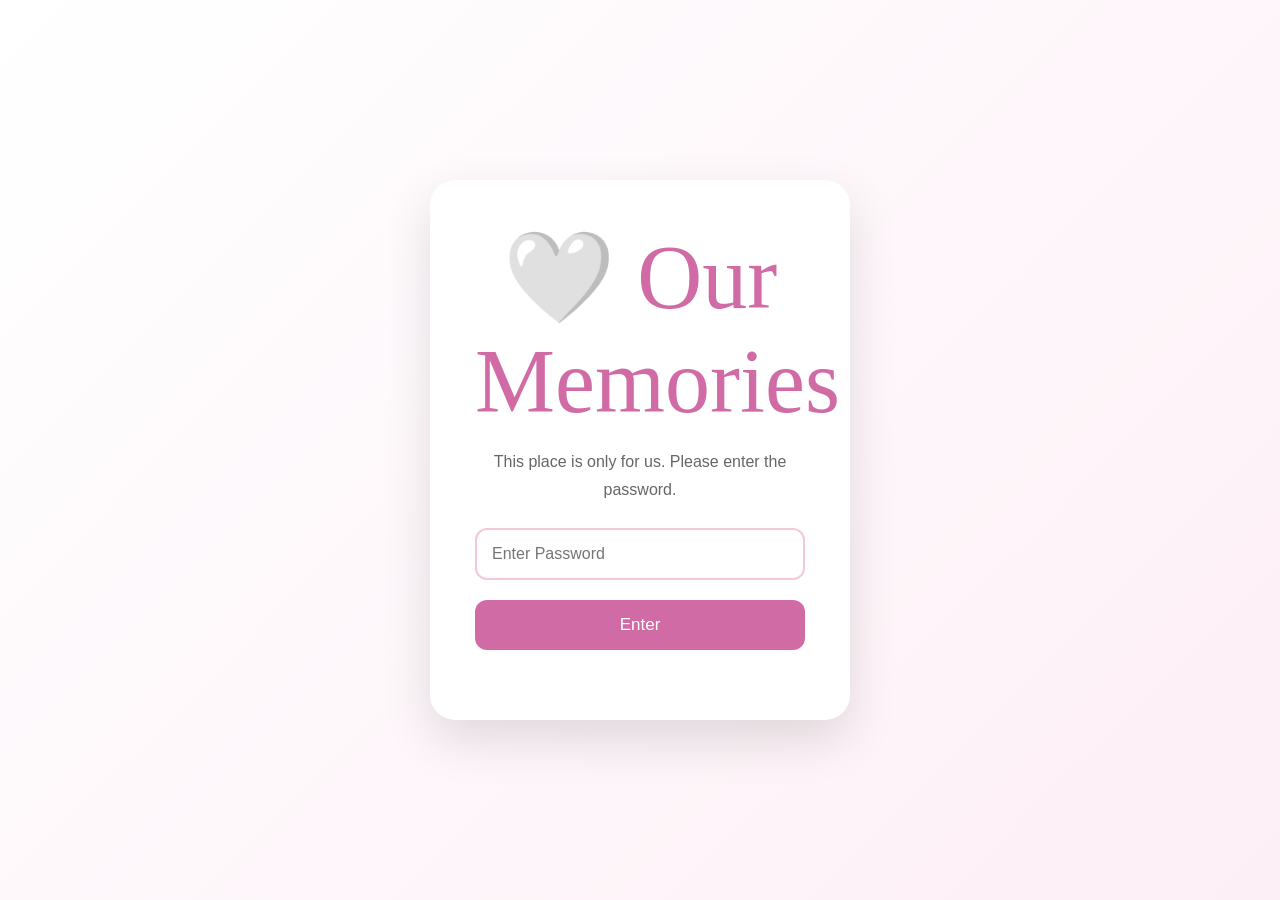
==== commit 722d0f8b: "Add files via upload" ====
--- a/index.html
+++ b/index.html
@@ -16,6 +16,11 @@
 <link href="https://fonts.googleapis.com/css2?family=Great+Vibes&family=Cormorant+Garamond:wght@300;400;500;600&family=Poppins:wght@300;400;500&display=swap" rel="stylesheet">
 
 <link rel="stylesheet" href="style.css">
+<script>
+if (sessionStorage.getItem("loggedIn") !== "true") {
+    window.location.href = "login.html";
+}
+</script>
 
 </head>
 
